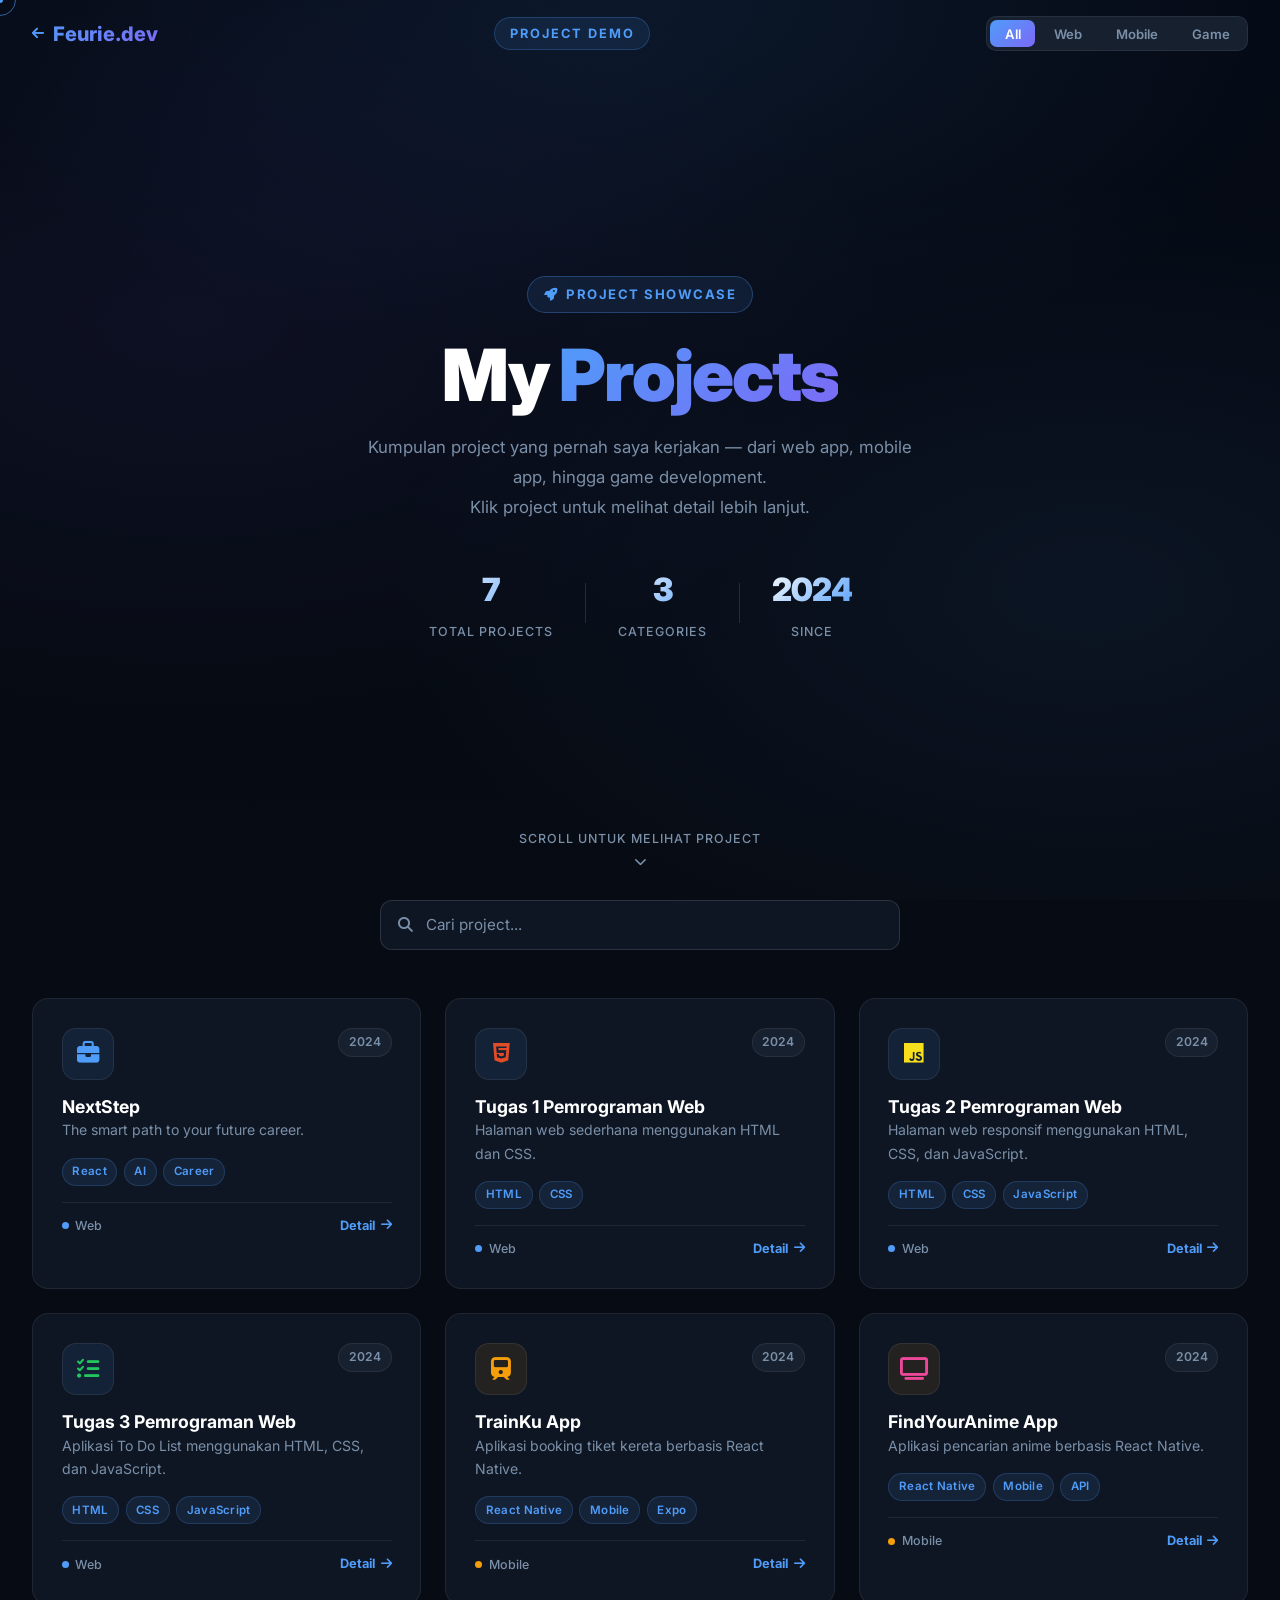
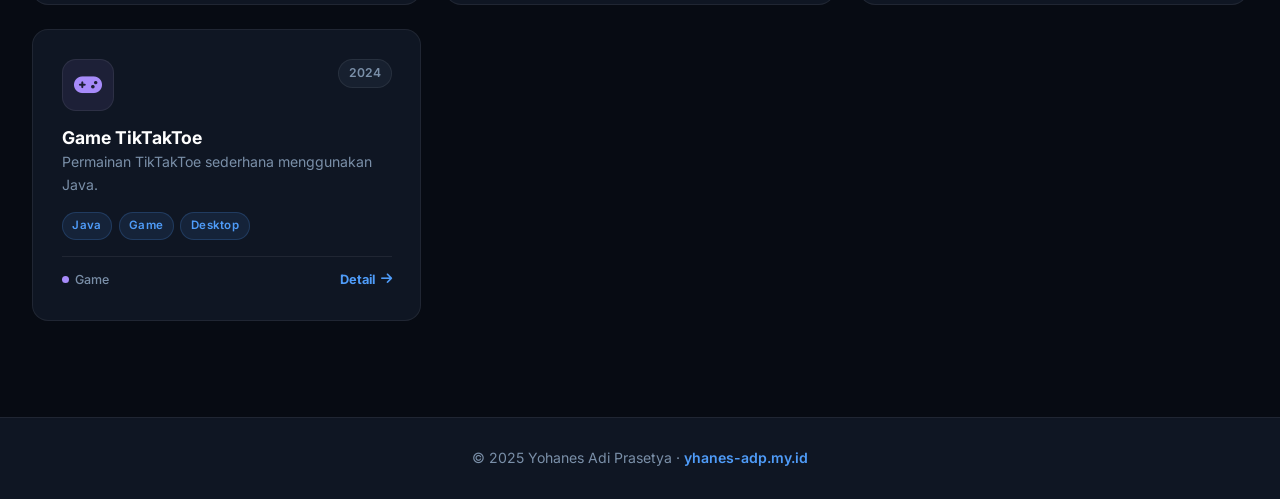
==== projectDemo/index.html @ de09f2da "new subfolder" ====
<!DOCTYPE html>
<html lang="id">
<head>
  <meta charset="UTF-8" />
  <meta name="viewport" content="width=device-width, initial-scale=1.0" />
  <title>Project Demo – Yohanes Adi Prasetya</title>
  <meta name="description" content="Kumpulan project demo karya Yohanes Adi Prasetya – Web Development, Mobile Apps, Game Development, dan lebih banyak lagi." />
  <link rel="preconnect" href="https://fonts.googleapis.com" />
  <link rel="preconnect" href="https://fonts.gstatic.com" crossorigin />
  <link href="https://fonts.googleapis.com/css2?family=Inter:wght@300;400;500;600;700;800;900&display=swap" rel="stylesheet" />
  <link rel="stylesheet" href="https://cdnjs.cloudflare.com/ajax/libs/font-awesome/6.5.0/css/all.min.css" />
  <link rel="stylesheet" href="style.css" />
</head>
<body>

  <!-- Custom cursor -->
  <div id="cursor-dot"></div>
  <div id="cursor-ring"></div>

  <!-- Scroll progress bar -->
  <div id="progress-bar"></div>

  <!-- ========== NAVBAR ========== -->
  <header id="navbar">
    <nav class="nav-inner">
      <a href="https://yhanes-adp.my.id" class="logo" id="nav-logo">
        <i class="fa-solid fa-arrow-left back-icon"></i> Feurie.dev
      </a>
      <span class="page-title-badge">Project Demo</span>
      <div class="nav-controls">
        <div class="filter-tabs" id="filter-tabs">
          <button class="filter-btn active" data-filter="all">All</button>
          <button class="filter-btn" data-filter="web">Web</button>
          <button class="filter-btn" data-filter="mobile">Mobile</button>
          <button class="filter-btn" data-filter="game">Game</button>
        </div>
      </div>
    </nav>
  </header>

  <!-- ========== HERO ========== -->
  <section class="demo-hero">
    <div class="hero-bg-glow"></div>
    <div class="hero-particles" id="particles-container"></div>
    <div class="demo-hero-content">
      <div class="hero-badge">
        <i class="fa-solid fa-rocket"></i> Project Showcase
      </div>
      <h1>My <span class="accent">Projects</span></h1>
      <p class="hero-sub">
        Kumpulan project yang pernah saya kerjakan — dari web app, mobile app, hingga game development.<br />
        Klik project untuk melihat detail lebih lanjut.
      </p>
      <div class="hero-stats">
        <div class="stat-item">
          <span class="stat-number" id="stat-total">0</span>
          <span class="stat-label">Total Projects</span>
        </div>
        <div class="stat-divider"></div>
        <div class="stat-item">
          <span class="stat-number">3</span>
          <span class="stat-label">Categories</span>
        </div>
        <div class="stat-divider"></div>
        <div class="stat-item">
          <span class="stat-number">2024</span>
          <span class="stat-label">Since</span>
        </div>
      </div>
    </div>
    <div class="scroll-hint">
      <span>Scroll untuk melihat project</span>
      <i class="fa-solid fa-chevron-down"></i>
    </div>
  </section>

  <!-- ========== PROJECTS GRID ========== -->
  <main id="main-content">
    <div class="container">
      <!-- Search bar -->
      <div class="search-bar-wrap">
        <i class="fa-solid fa-magnifying-glass"></i>
        <input type="text" id="search-input" placeholder="Cari project..." autocomplete="off" />
        <span id="search-count"></span>
      </div>

      <!-- Grid -->
      <div class="projects-grid" id="projects-grid"></div>

      <!-- Empty state -->
      <div class="empty-state" id="empty-state" style="display:none">
        <i class="fa-solid fa-folder-open"></i>
        <p>Tidak ada project yang cocok</p>
      </div>
    </div>
  </main>

  <!-- ========== MODAL DETAIL ========== -->
  <div class="modal-overlay" id="modal-overlay" role="dialog" aria-modal="true" aria-label="Project Detail">
    <div class="modal-card" id="modal-card">
      <button class="modal-close" id="modal-close" aria-label="Tutup"><i class="fa-solid fa-xmark"></i></button>
      <div class="modal-header">
        <div class="modal-icon" id="modal-icon"></div>
        <div>
          <div class="modal-tag" id="modal-tag"></div>
          <h2 class="modal-title" id="modal-title"></h2>
        </div>
      </div>
      <p class="modal-desc" id="modal-desc"></p>
      <div class="modal-tech" id="modal-tech"></div>
      <div class="modal-actions">
        <a href="#" class="btn btn-primary" id="modal-link" target="_blank" rel="noopener">
          <i class="fa-solid fa-arrow-up-right-from-square"></i> Lihat Demo
        </a>
        <a href="#" class="btn btn-outline" id="modal-github" target="_blank" rel="noopener" style="display:none">
          <i class="fa-brands fa-github"></i> Source Code
        </a>
      </div>
    </div>
  </div>

  <!-- ========== FOOTER ========== -->
  <footer id="footer">
    <p>© 2025 Yohanes Adi Prasetya · <a href="https://yhanes-adp.my.id">yhanes-adp.my.id</a></p>
  </footer>

  <!-- Scroll to top -->
  <button class="scroll-top" id="scroll-top" aria-label="Scroll to top">
    <i class="fa-solid fa-arrow-up"></i>
  </button>

  <script src="projects.js"></script>
  <script src="app.js"></script>
</body>
</html>
---- projectDemo/style.css ----
/* =============================================================
   RESET & BASE
============================================================= */
*, *::before, *::after {
  margin: 0;
  padding: 0;
  box-sizing: border-box;
}

:root {
  --bg:           #070b13;
  --bg-2:         #0c1220;
  --surface:      #0f1623;
  --surface-2:    #17202f;
  --surface-3:    #1d2a3d;
  --border:       rgba(255,255,255,0.07);
  --border-2:     rgba(255,255,255,0.12);
  --accent:       #4f9cf9;
  --accent-2:     #7c6af7;
  --accent-glow:  rgba(79,156,249,0.22);
  --green:        #22c55e;
  --text:         #e2e8f0;
  --text-muted:   #7a8fa8;
  --white:        #ffffff;
  --font:         'Inter', system-ui, sans-serif;
  --nav-h:        68px;
  --ease:         cubic-bezier(0.4, 0, 0.2, 1);
  --radius:       16px;
}

html { scroll-behavior: smooth; font-size: 16px; }

body {
  font-family: var(--font);
  background: var(--bg);
  color: var(--text);
  line-height: 1.7;
  overflow-x: hidden;
  min-height: 100vh;
}

::selection { background: var(--accent); color: #000; }

::-webkit-scrollbar { width: 5px; }
::-webkit-scrollbar-track { background: var(--bg); }
::-webkit-scrollbar-thumb { background: var(--accent); border-radius: 99px; }

/* =============================================================
   SCROLL PROGRESS
============================================================= */
#progress-bar {
  position: fixed;
  top: 0; left: 0; right: 0;
  height: 3px;
  background: linear-gradient(90deg, var(--accent), var(--accent-2));
  transform: scaleX(0);
  transform-origin: left;
  z-index: 9999;
  transition: transform 0.1s linear;
}

/* =============================================================
   CUSTOM CURSOR
============================================================= */
#cursor-dot, #cursor-ring {
  position: fixed;
  pointer-events: none;
  border-radius: 50%;
  z-index: 10000;
  transition: opacity 0.3s;
}
#cursor-dot {
  width: 6px; height: 6px;
  background: var(--accent);
  transform: translate(-50%, -50%);
  transition: transform 0.05s;
}
#cursor-ring {
  width: 32px; height: 32px;
  border: 1.5px solid rgba(79,156,249,0.6);
  transform: translate(-50%, -50%);
}
#cursor-ring.ring-hover {
  width: 48px; height: 48px;
  border-color: var(--accent);
  background: rgba(79,156,249,0.05);
  transition: width 0.2s var(--ease), height 0.2s var(--ease),
              border-color 0.2s, background 0.2s;
}
#cursor-dot.dot-click {
  transform: translate(-50%, -50%) scale(0.5);
}

/* =============================================================
   NAVBAR
============================================================= */
#navbar {
  position: fixed;
  top: 0; left: 0; right: 0;
  height: var(--nav-h);
  z-index: 1000;
  transition: background 0.4s var(--ease), backdrop-filter 0.4s var(--ease), box-shadow 0.4s;
  border-bottom: 1px solid transparent;
}

#navbar.scrolled {
  background: rgba(7, 11, 19, 0.88);
  backdrop-filter: blur(20px);
  -webkit-backdrop-filter: blur(20px);
  box-shadow: 0 1px 0 var(--border), 0 8px 32px rgba(0,0,0,0.4);
  border-color: var(--border);
}

.nav-inner {
  display: flex;
  align-items: center;
  justify-content: space-between;
  max-width: 1280px;
  margin: auto;
  height: 100%;
  padding: 0 2rem;
  gap: 1.5rem;
}

.logo {
  font-size: 1.25rem;
  font-weight: 800;
  text-decoration: none;
  display: flex;
  align-items: center;
  gap: 0.55rem;
  background: linear-gradient(135deg, var(--accent), var(--accent-2));
  -webkit-background-clip: text;
  -webkit-text-fill-color: transparent;
  background-clip: text;
  flex-shrink: 0;
  transition: opacity 0.2s;
}
.logo:hover { opacity: 0.8; }

.back-icon {
  font-size: 0.85rem;
  -webkit-text-fill-color: rgba(79,156,249,0.7);
}

.page-title-badge {
  font-size: 0.8rem;
  font-weight: 700;
  letter-spacing: 2px;
  text-transform: uppercase;
  color: var(--accent);
  background: rgba(79,156,249,0.1);
  border: 1px solid rgba(79,156,249,0.25);
  padding: 0.3rem 0.9rem;
  border-radius: 99px;
  white-space: nowrap;
}

.nav-controls { display: flex; align-items: center; gap: 1rem; }

/* Filter tabs in nav */
.filter-tabs {
  display: flex;
  gap: 0.3rem;
  background: var(--surface-2);
  border: 1px solid var(--border);
  border-radius: 10px;
  padding: 3px;
}

.filter-btn {
  padding: 0.35rem 0.9rem;
  border: none;
  border-radius: 7px;
  background: transparent;
  color: var(--text-muted);
  font-size: 0.82rem;
  font-weight: 600;
  font-family: var(--font);
  cursor: pointer;
  transition: background 0.2s, color 0.2s;
  white-space: nowrap;
}

.filter-btn:hover { color: var(--text); background: var(--surface-3); }

.filter-btn.active {
  background: linear-gradient(135deg, var(--accent), var(--accent-2));
  color: #fff;
}

/* =============================================================
   HERO
============================================================= */
.demo-hero {
  position: relative;
  min-height: 100dvh;
  display: flex;
  flex-direction: column;
  align-items: center;
  justify-content: center;
  padding: calc(var(--nav-h) + 3rem) 2rem 6rem;
  overflow: hidden;
  text-align: center;
  background: radial-gradient(ellipse 80% 60% at 50% 0%, rgba(79,156,249,0.1) 0%, transparent 70%),
              linear-gradient(180deg, #040913 0%, var(--bg) 100%);
}

.hero-bg-glow {
  position: absolute; inset: 0;
  pointer-events: none;
  background:
    radial-gradient(ellipse 55% 45% at 15% 35%, rgba(124,106,247,0.07), transparent),
    radial-gradient(ellipse 55% 45% at 85% 65%, rgba(79,156,249,0.07), transparent);
  animation: bgPulse 9s ease-in-out infinite alternate;
}

@keyframes bgPulse { from { opacity: 0.5; } to { opacity: 1; } }

/* Floating particles */
.hero-particles { position: absolute; inset: 0; overflow: hidden; pointer-events: none; }

.particle {
  position: absolute;
  border-radius: 50%;
  opacity: 0;
  animation: particleFloat var(--dur) var(--delay) ease-in-out infinite;
}

@keyframes particleFloat {
  0%   { transform: translateY(100vh) scale(0); opacity: 0; }
  10%  { opacity: var(--op); }
  90%  { opacity: var(--op); }
  100% { transform: translateY(-10vh) scale(1); opacity: 0; }
}

.demo-hero-content {
  position: relative;
  z-index: 1;
  max-width: 740px;
  opacity: 0;
  animation: fadeUp 0.9s 0.2s var(--ease) forwards;
}

.hero-badge {
  display: inline-flex;
  align-items: center;
  gap: 0.5rem;
  background: rgba(79,156,249,0.1);
  border: 1px solid rgba(79,156,249,0.3);
  color: var(--accent);
  font-size: 0.82rem;
  font-weight: 700;
  letter-spacing: 1.5px;
  text-transform: uppercase;
  padding: 0.4rem 1rem;
  border-radius: 99px;
  margin-bottom: 1.5rem;
}

.demo-hero-content h1 {
  font-size: clamp(2.8rem, 6vw, 4.5rem);
  font-weight: 900;
  letter-spacing: -2px;
  color: var(--white);
  line-height: 1.05;
  margin-bottom: 1.2rem;
}

.accent {
  background: linear-gradient(135deg, var(--accent) 0%, var(--accent-2) 100%);
  -webkit-background-clip: text;
  -webkit-text-fill-color: transparent;
  background-clip: text;
}

.hero-sub {
  font-size: 1.05rem;
  color: var(--text-muted);
  line-height: 1.8;
  margin-bottom: 2.5rem;
  max-width: 580px;
  margin-left: auto;
  margin-right: auto;
}

/* Stats row */
.hero-stats {
  display: flex;
  align-items: center;
  justify-content: center;
  gap: 2rem;
  flex-wrap: wrap;
}

.stat-item { text-align: center; }

.stat-number {
  display: block;
  font-size: 2rem;
  font-weight: 900;
  color: var(--white);
  letter-spacing: -1px;
  background: linear-gradient(135deg, var(--white) 0%, var(--accent) 100%);
  -webkit-background-clip: text;
  -webkit-text-fill-color: transparent;
  background-clip: text;
}

.stat-label {
  font-size: 0.78rem;
  color: var(--text-muted);
  font-weight: 500;
  text-transform: uppercase;
  letter-spacing: 1px;
}

.stat-divider {
  width: 1px;
  height: 40px;
  background: var(--border-2);
}

/* Scroll hint */
.scroll-hint {
  position: absolute;
  bottom: 2rem;
  left: 50%;
  transform: translateX(-50%);
  display: flex;
  flex-direction: column;
  align-items: center;
  gap: 0.4rem;
  color: var(--text-muted);
  font-size: 0.78rem;
  font-weight: 500;
  letter-spacing: 1px;
  text-transform: uppercase;
  animation: scrollBounce 2.2s ease-in-out infinite;
  opacity: 0;
  animation: fadeIn 0.8s 1.2s forwards, scrollBounce 2.2s 2s ease-in-out infinite;
}

@keyframes scrollBounce {
  0%, 100% { transform: translateX(-50%) translateY(0); }
  50%       { transform: translateX(-50%) translateY(6px); }
}

@keyframes fadeIn { to { opacity: 1; } }

/* =============================================================
   MAIN CONTENT CONTAINER
============================================================= */
#main-content {
  position: relative;
  z-index: 1;
  padding-bottom: 6rem;
}

.container {
  max-width: 1280px;
  margin: 0 auto;
  padding: 0 2rem;
}

/* =============================================================
   SEARCH BAR
============================================================= */
.search-bar-wrap {
  position: relative;
  max-width: 520px;
  margin: 0 auto 3rem;
  display: flex;
  align-items: center;
}

.search-bar-wrap > i {
  position: absolute;
  left: 1.1rem;
  color: var(--text-muted);
  font-size: 0.95rem;
  pointer-events: none;
  z-index: 1;
}

#search-input {
  width: 100%;
  padding: 0.9rem 1rem 0.9rem 2.8rem;
  background: var(--surface);
  border: 1px solid var(--border-2);
  border-radius: 12px;
  color: var(--text);
  font-size: 0.95rem;
  font-family: var(--font);
  outline: none;
  transition: border-color 0.25s, box-shadow 0.25s;
}

#search-input::placeholder { color: var(--text-muted); }

#search-input:focus {
  border-color: var(--accent);
  box-shadow: 0 0 0 3px rgba(79,156,249,0.15);
}

#search-count {
  position: absolute;
  right: 1rem;
  font-size: 0.8rem;
  color: var(--text-muted);
  font-weight: 500;
  white-space: nowrap;
}

/* =============================================================
   PROJECTS GRID
============================================================= */
.projects-grid {
  display: grid;
  grid-template-columns: repeat(auto-fill, minmax(300px, 1fr));
  gap: 1.5rem;
}

/* Project Card */
.project-card {
  background: var(--surface);
  border: 1px solid var(--border);
  border-radius: var(--radius);
  padding: 1.8rem;
  cursor: pointer;
  position: relative;
  overflow: hidden;
  display: flex;
  flex-direction: column;
  gap: 1rem;
  transition: transform 0.3s var(--ease), box-shadow 0.3s var(--ease),
              border-color 0.3s, opacity 0.3s;
  /* Reveal animation */
  opacity: 0;
  transform: translateY(24px);
}

.project-card.revealed {
  opacity: 1;
  transform: translateY(0);
}

.project-card.hidden {
  display: none;
}

.project-card::before {
  content: '';
  position: absolute;
  inset: 0;
  background: linear-gradient(135deg, rgba(79,156,249,0.04) 0%, transparent 60%);
  opacity: 0;
  transition: opacity 0.3s;
  pointer-events: none;
}

.project-card:hover {
  border-color: rgba(79,156,249,0.3);
  box-shadow: 0 20px 60px rgba(0,0,0,0.4);
}

.project-card:hover::before { opacity: 1; }

/* Card top row */
.card-header {
  display: flex;
  align-items: flex-start;
  justify-content: space-between;
  gap: 1rem;
}

.card-icon-wrap {
  width: 52px; height: 52px;
  border-radius: 14px;
  display: flex;
  align-items: center;
  justify-content: center;
  font-size: 1.4rem;
  flex-shrink: 0;
  border: 1px solid var(--border);
  transition: transform 0.3s var(--ease);
}

.project-card:hover .card-icon-wrap {
  transform: scale(1.1) rotate(4deg);
}

.card-year {
  font-size: 0.76rem;
  color: var(--text-muted);
  font-weight: 600;
  background: var(--surface-2);
  padding: 0.2rem 0.6rem;
  border-radius: 99px;
  border: 1px solid var(--border);
}

/* Card body */
.card-title {
  font-size: 1.1rem;
  font-weight: 700;
  color: var(--white);
  line-height: 1.3;
}

.card-desc {
  font-size: 0.88rem;
  color: var(--text-muted);
  line-height: 1.65;
  flex: 1;
}

/* Tags */
.card-tags {
  display: flex;
  flex-wrap: wrap;
  gap: 0.4rem;
}

.tag {
  font-size: 0.72rem;
  font-weight: 600;
  padding: 0.2rem 0.6rem;
  border-radius: 99px;
  background: rgba(79,156,249,0.1);
  color: var(--accent);
  border: 1px solid rgba(79,156,249,0.2);
  letter-spacing: 0.3px;
}

/* Card footer */
.card-footer {
  display: flex;
  align-items: center;
  justify-content: space-between;
  padding-top: 0.75rem;
  border-top: 1px solid var(--border);
}

.card-category {
  display: flex;
  align-items: center;
  gap: 0.4rem;
  font-size: 0.78rem;
  color: var(--text-muted);
  font-weight: 500;
  text-transform: capitalize;
}

.card-category-dot {
  width: 7px; height: 7px;
  border-radius: 50%;
}

.card-cta {
  display: flex;
  align-items: center;
  gap: 0.35rem;
  font-size: 0.8rem;
  font-weight: 700;
  color: var(--accent);
  transition: gap 0.2s;
}

.project-card:hover .card-cta { gap: 0.6rem; }

/* =============================================================
   EMPTY STATE
============================================================= */
.empty-state {
  text-align: center;
  padding: 5rem 2rem;
  color: var(--text-muted);
}

.empty-state i {
  font-size: 3rem;
  margin-bottom: 1rem;
  display: block;
  opacity: 0.3;
}

.empty-state p { font-size: 1rem; }

/* =============================================================
   MODAL
============================================================= */
.modal-overlay {
  position: fixed;
  inset: 0;
  background: rgba(0,0,0,0.75);
  backdrop-filter: blur(12px);
  -webkit-backdrop-filter: blur(12px);
  z-index: 2000;
  display: flex;
  align-items: center;
  justify-content: center;
  padding: 1.5rem;
  opacity: 0;
  visibility: hidden;
  transition: opacity 0.35s var(--ease), visibility 0.35s;
}

.modal-overlay.open {
  opacity: 1;
  visibility: visible;
}

.modal-card {
  background: var(--surface);
  border: 1px solid var(--border-2);
  border-radius: 24px;
  padding: 2.5rem;
  max-width: 560px;
  width: 100%;
  position: relative;
  transform: scale(0.88) translateY(24px);
  transition: transform 0.38s var(--ease);
  max-height: 90dvh;
  overflow-y: auto;
  box-shadow: 0 40px 100px rgba(0,0,0,0.7), 0 0 0 1px var(--border);
}

.modal-overlay.open .modal-card {
  transform: scale(1) translateY(0);
}

.modal-close {
  position: absolute;
  top: 1.2rem; right: 1.2rem;
  width: 36px; height: 36px;
  border-radius: 50%;
  border: 1px solid var(--border-2);
  background: var(--surface-2);
  color: var(--text-muted);
  font-size: 1rem;
  cursor: pointer;
  display: flex;
  align-items: center;
  justify-content: center;
  transition: background 0.2s, color 0.2s, transform 0.2s;
}

.modal-close:hover {
  background: rgba(255,255,255,0.08);
  color: var(--white);
  transform: rotate(90deg);
}

.modal-header {
  display: flex;
  align-items: center;
  gap: 1.2rem;
  margin-bottom: 1.5rem;
}

.modal-icon {
  width: 60px; height: 60px;
  border-radius: 16px;
  display: flex;
  align-items: center;
  justify-content: center;
  font-size: 1.6rem;
  flex-shrink: 0;
  border: 1px solid var(--border);
}

.modal-tag {
  font-size: 0.72rem;
  font-weight: 700;
  letter-spacing: 2px;
  text-transform: uppercase;
  color: var(--accent);
  margin-bottom: 0.3rem;
}

.modal-title {
  font-size: 1.5rem;
  font-weight: 800;
  color: var(--white);
  letter-spacing: -0.5px;
}

.modal-desc {
  color: var(--text-muted);
  font-size: 0.95rem;
  line-height: 1.8;
  margin-bottom: 1.5rem;
  white-space: pre-line;
}

.modal-tech {
  display: flex;
  flex-wrap: wrap;
  gap: 0.5rem;
  margin-bottom: 2rem;
}

.modal-tech-badge {
  font-size: 0.78rem;
  font-weight: 600;
  padding: 0.3rem 0.8rem;
  border-radius: 8px;
  background: var(--surface-2);
  color: var(--text);
  border: 1px solid var(--border-2);
}

.modal-actions {
  display: flex;
  gap: 1rem;
  flex-wrap: wrap;
}

/* =============================================================
   BUTTONS
============================================================= */
.btn {
  display: inline-flex;
  align-items: center;
  gap: 0.5rem;
  padding: 0.75rem 1.6rem;
  border-radius: 10px;
  font-size: 0.9rem;
  font-weight: 700;
  font-family: var(--font);
  text-decoration: none;
  cursor: pointer;
  transition: transform 0.2s var(--ease), box-shadow 0.2s var(--ease);
  border: none;
}

.btn-primary {
  background: linear-gradient(135deg, var(--accent), var(--accent-2));
  color: #fff;
  box-shadow: 0 4px 20px rgba(79,156,249,0.35);
}

.btn-primary:hover {
  transform: translateY(-2px);
  box-shadow: 0 8px 28px rgba(79,156,249,0.5);
}

.btn-outline {
  background: transparent;
  color: var(--accent);
  border: 1.5px solid rgba(79,156,249,0.45);
}

.btn-outline:hover {
  background: rgba(79,156,249,0.08);
  transform: translateY(-2px);
  border-color: var(--accent);
}

/* =============================================================
   FOOTER
============================================================= */
#footer {
  background: var(--surface);
  border-top: 1px solid var(--border);
  padding: 1.8rem 2rem;
  text-align: center;
  color: var(--text-muted);
  font-size: 0.88rem;
}

#footer a {
  color: var(--accent);
  text-decoration: none;
  font-weight: 600;
}

#footer a:hover { text-decoration: underline; }

/* =============================================================
   SCROLL TO TOP
============================================================= */
.scroll-top {
  position: fixed;
  bottom: 2rem; right: 2rem;
  width: 44px; height: 44px;
  border-radius: 50%;
  background: linear-gradient(135deg, var(--accent), var(--accent-2));
  border: none;
  color: #fff;
  font-size: 1rem;
  cursor: pointer;
  display: flex;
  align-items: center;
  justify-content: center;
  box-shadow: 0 4px 20px rgba(79,156,249,0.4);
  opacity: 0;
  transform: translateY(12px);
  transition: opacity 0.3s, transform 0.3s;
  z-index: 1500;
}

.scroll-top.visible { opacity: 1; transform: translateY(0); }
.scroll-top:hover { transform: translateY(-3px); }

/* =============================================================
   ANIMATIONS
============================================================= */
@keyframes fadeUp {
  from { opacity: 0; transform: translateY(28px); }
  to   { opacity: 1; transform: translateY(0); }
}

/* =============================================================
   RESPONSIVE
============================================================= */
@media (max-width: 768px) {
  .nav-inner { padding: 0 1.2rem; }
  .page-title-badge { display: none; }
  .filter-tabs { gap: 0.2rem; }
  .filter-btn { padding: 0.3rem 0.65rem; font-size: 0.78rem; }
  .demo-hero { padding: calc(var(--nav-h) + 2rem) 1.2rem 5rem; }
  .container { padding: 0 1.2rem; }
  .projects-grid { grid-template-columns: 1fr; }
  .modal-card { padding: 1.8rem 1.4rem; border-radius: 20px; }
  .modal-title { font-size: 1.25rem; }
  .hero-stats { gap: 1.2rem; }
  .stat-divider { height: 30px; }
}

@media (max-width: 480px) {
  .filter-tabs { display: none; }
  .modal-header { flex-direction: column; align-items: flex-start; }
}
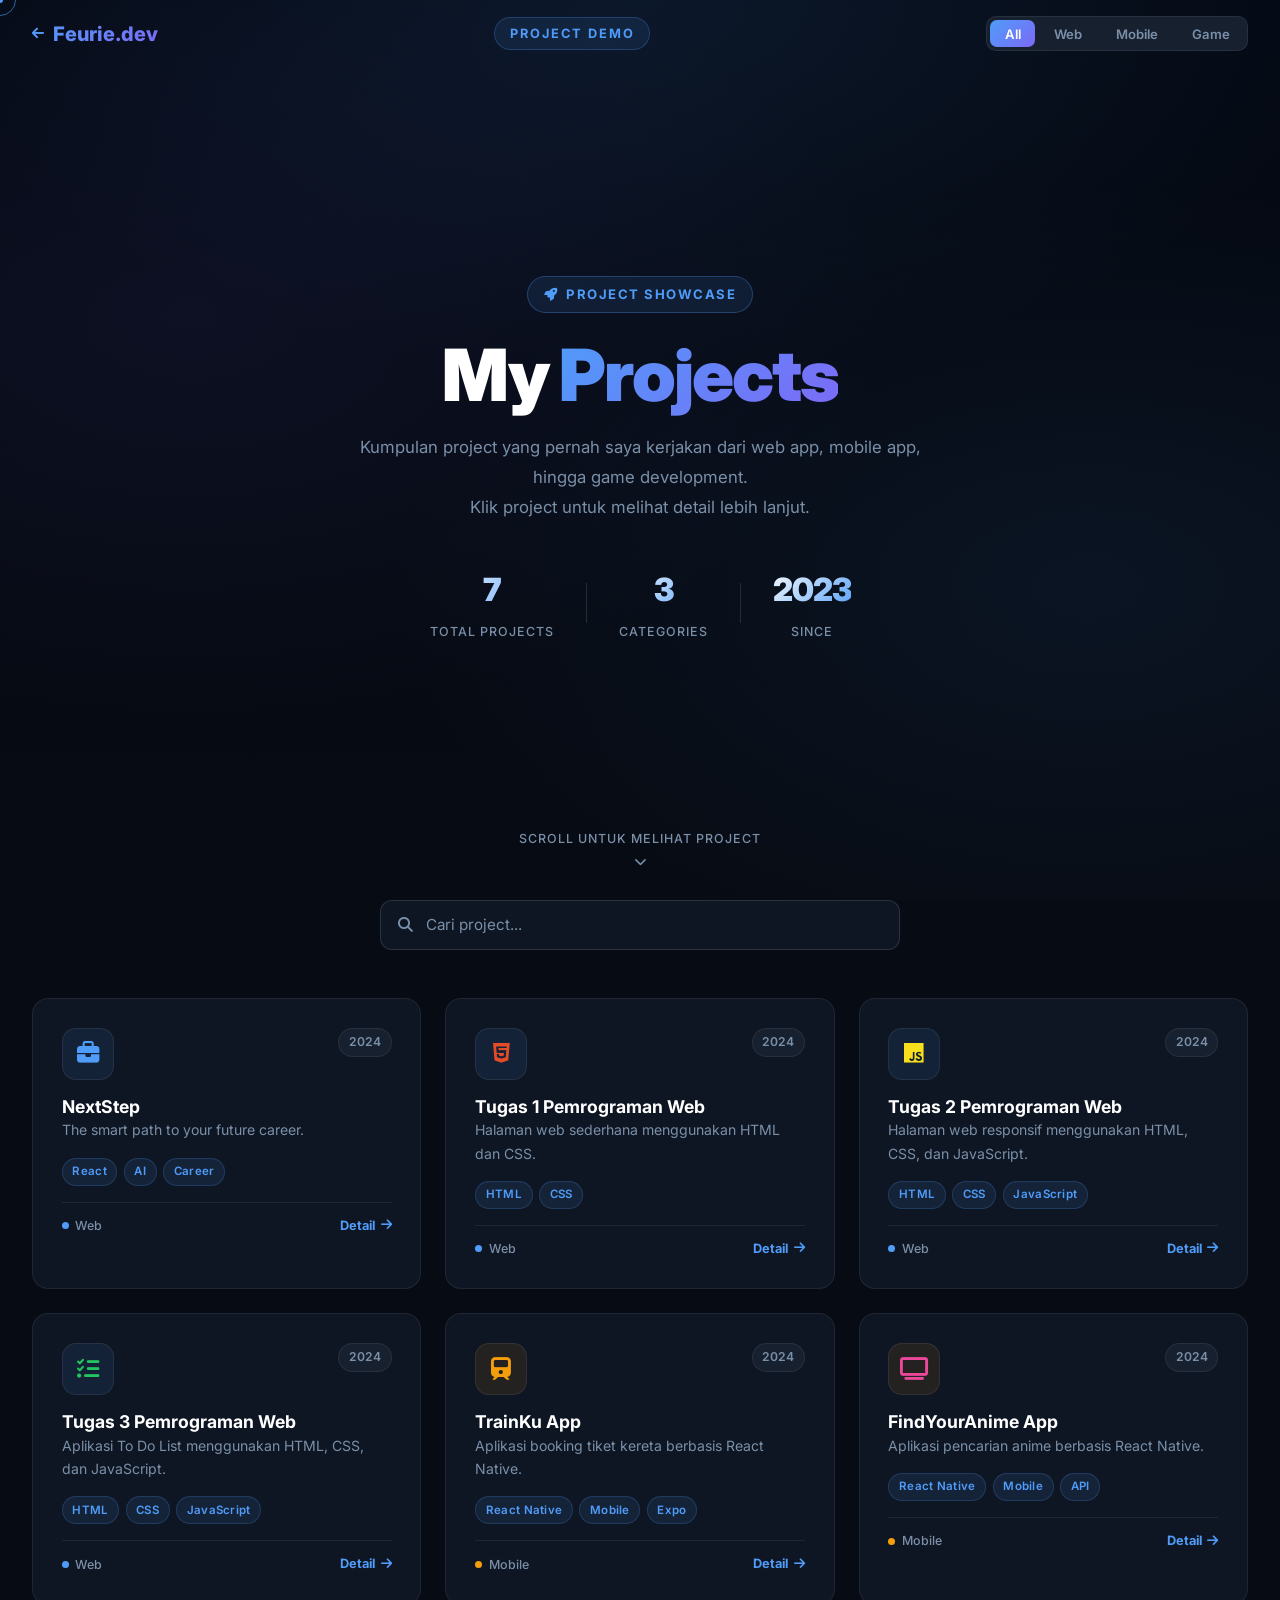
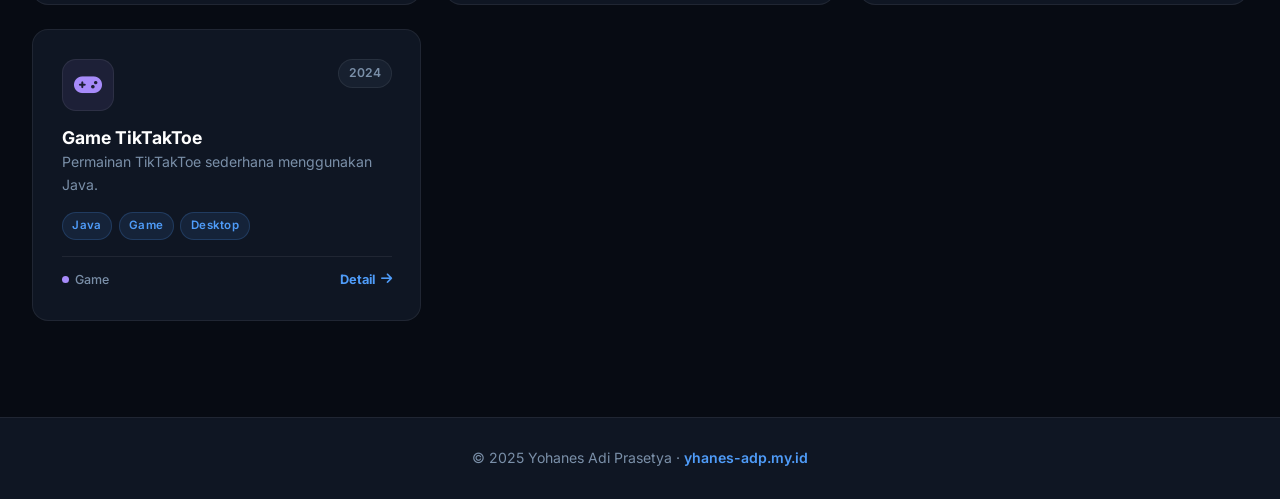
==== commit 30bf2995: "feat: add new project showcase page and clean up meta descriptions on landing page" ====
--- a/projectDemo/index.html
+++ b/projectDemo/index.html
@@ -48,7 +48,7 @@
       </div>
       <h1>My <span class="accent">Projects</span></h1>
       <p class="hero-sub">
-        Kumpulan project yang pernah saya kerjakan — dari web app, mobile app, hingga game development.<br />
+        Kumpulan project yang pernah saya kerjakan dari web app, mobile app, hingga game development.<br />
         Klik project untuk melihat detail lebih lanjut.
       </p>
       <div class="hero-stats">
@@ -63,7 +63,7 @@
         </div>
         <div class="stat-divider"></div>
         <div class="stat-item">
-          <span class="stat-number">2024</span>
+          <span class="stat-number">2023</span>
           <span class="stat-label">Since</span>
         </div>
       </div>
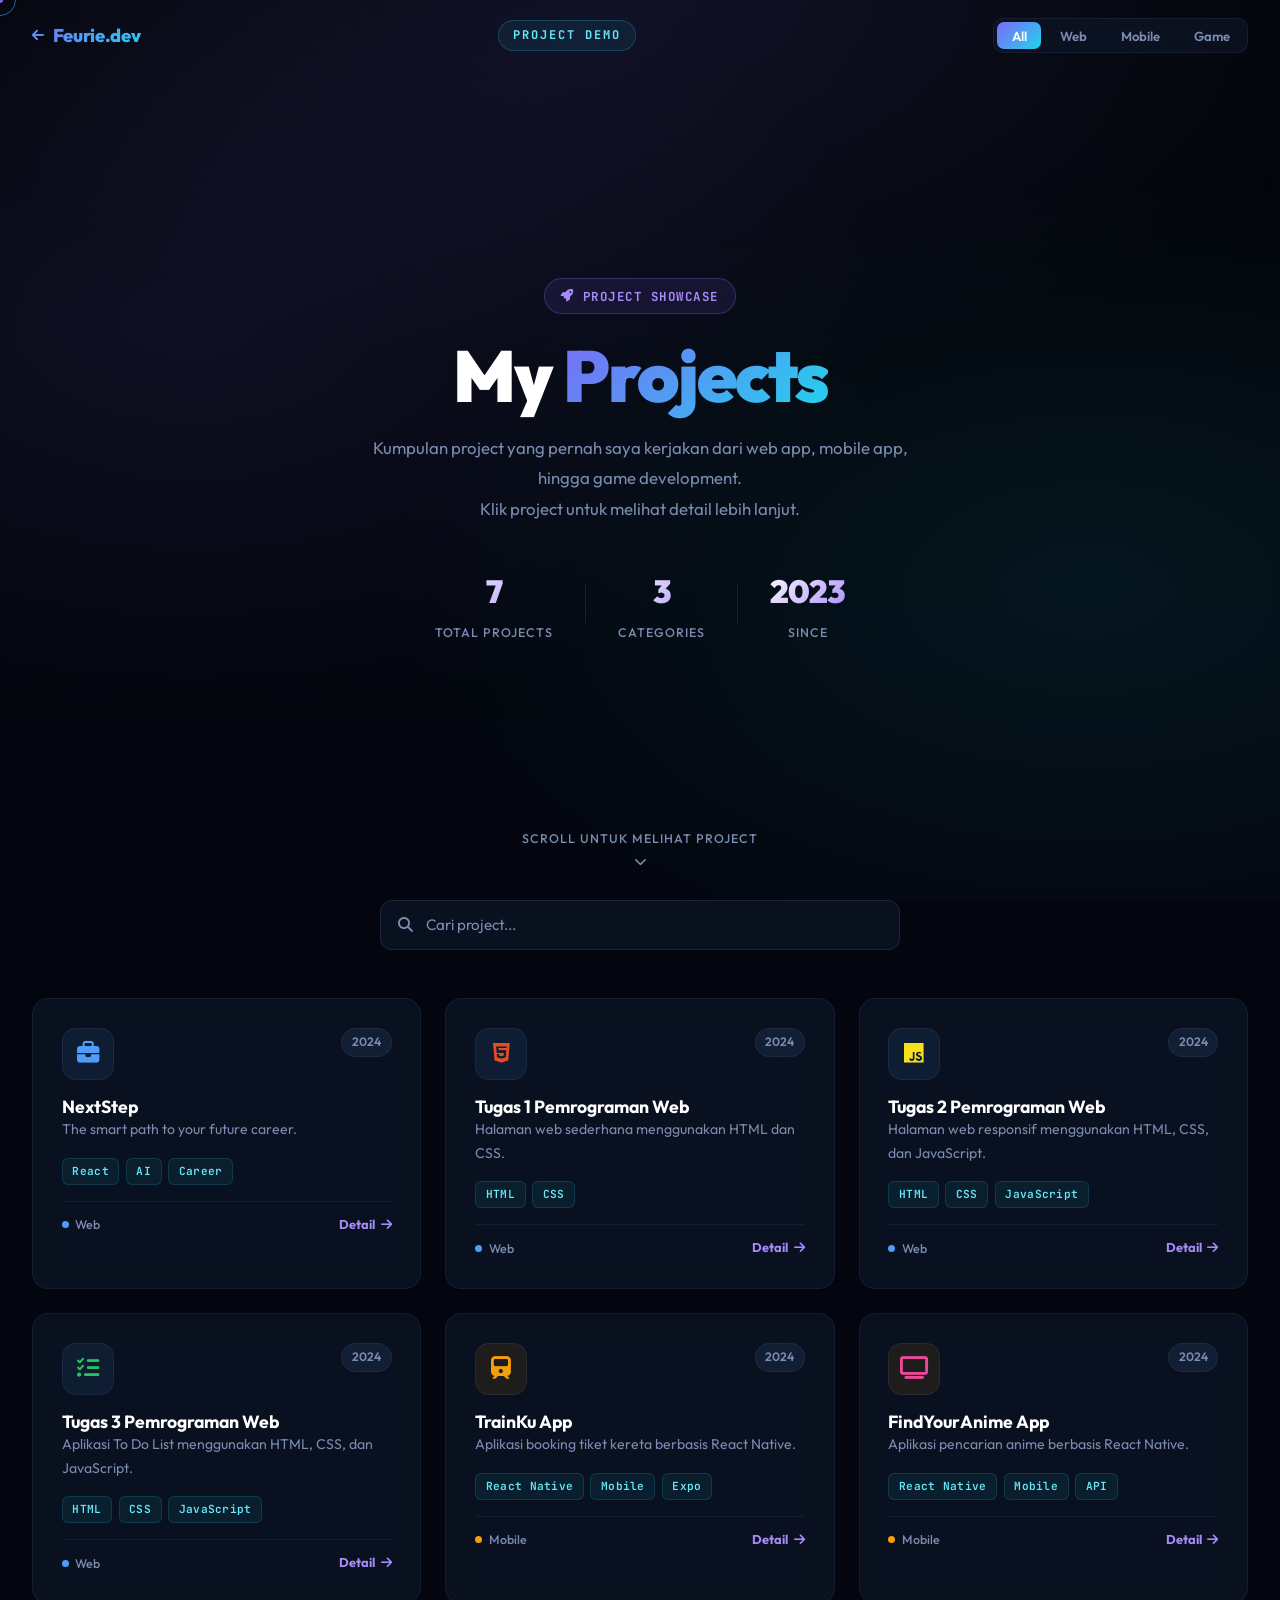
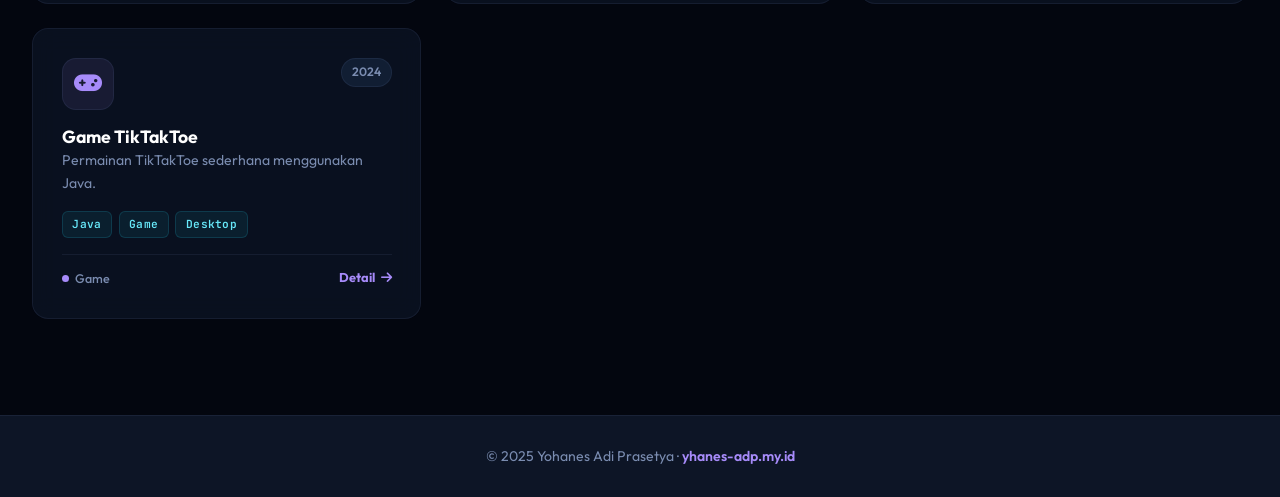
==== commit 48743207: "feat: implement project demonstration page with filtering and search functionality" ====
--- a/projectDemo/index.html
+++ b/projectDemo/index.html
@@ -7,7 +7,7 @@
   <meta name="description" content="Kumpulan project demo karya Yohanes Adi Prasetya – Web Development, Mobile Apps, Game Development, dan lebih banyak lagi." />
   <link rel="preconnect" href="https://fonts.googleapis.com" />
   <link rel="preconnect" href="https://fonts.gstatic.com" crossorigin />
-  <link href="https://fonts.googleapis.com/css2?family=Inter:wght@300;400;500;600;700;800;900&display=swap" rel="stylesheet" />
+  <link href="https://fonts.googleapis.com/css2?family=Outfit:wght@300;400;500;600;700;800;900&family=JetBrains+Mono:wght@400;500;700&display=swap" rel="stylesheet" />
   <link rel="stylesheet" href="https://cdnjs.cloudflare.com/ajax/libs/font-awesome/6.5.0/css/all.min.css" />
   <link rel="stylesheet" href="style.css" />
 </head>
--- a/projectDemo/style.css
+++ b/projectDemo/style.css
@@ -8,23 +8,35 @@
 }
 
 :root {
-  --bg:           #070b13;
-  --bg-2:         #0c1220;
-  --surface:      #0f1623;
-  --surface-2:    #17202f;
-  --surface-3:    #1d2a3d;
-  --border:       rgba(255,255,255,0.07);
-  --border-2:     rgba(255,255,255,0.12);
-  --accent:       #4f9cf9;
-  --accent-2:     #7c6af7;
-  --accent-glow:  rgba(79,156,249,0.22);
-  --green:        #22c55e;
-  --text:         #e2e8f0;
-  --text-muted:   #7a8fa8;
+  --bg:           #03060f;
+  --bg-2:         #060c1a;
+  --surface:      #0d1526;
+  --surface-2:    #111e33;
+  --surface-3:    #1a2845;
+  --border:       rgba(124, 143, 200, 0.10);
+  --border-2:     rgba(124, 143, 200, 0.16);
+
+  /* Aurora palette — sama persis dengan domain utama */
+  --violet:       #7c6af7;
+  --violet-2:     #a78bfa;
+  --cyan:         #22d3ee;
+  --cyan-2:       #67e8f9;
+  --accent:       #7c6af7;
+  --accent-2:     #22d3ee;
+  --accent-glow:  rgba(124, 106, 247, 0.28);
+  --glass:        rgba(13, 21, 38, 0.72);
+  --glow-v:       rgba(124, 106, 247, 0.35);
+  --glow-c:       rgba(34, 211, 238, 0.25);
+  --green:        #34d399;
+  --text:         #e2eaf8;
+  --text-muted:   #7a8cb0;
+  --text-dim:     #4a5a7a;
   --white:        #ffffff;
-  --font:         'Inter', system-ui, sans-serif;
-  --nav-h:        68px;
+  --font:         'Outfit', system-ui, sans-serif;
+  --mono:         'JetBrains Mono', monospace;
+  --nav-h:        72px;
   --ease:         cubic-bezier(0.4, 0, 0.2, 1);
+  --ease-spring:  cubic-bezier(0.34, 1.56, 0.64, 1);
   --radius:       16px;
 }
 
@@ -39,11 +51,11 @@
   min-height: 100vh;
 }
 
-::selection { background: var(--accent); color: #000; }
-
-::-webkit-scrollbar { width: 5px; }
+::selection { background: var(--violet); color: #fff; }
+
+::-webkit-scrollbar       { width: 5px; }
 ::-webkit-scrollbar-track { background: var(--bg); }
-::-webkit-scrollbar-thumb { background: var(--accent); border-radius: 99px; }
+::-webkit-scrollbar-thumb { background: linear-gradient(var(--violet), var(--cyan)); border-radius: 99px; }
 
 /* =============================================================
    SCROLL PROGRESS
@@ -104,10 +116,10 @@
 }
 
 #navbar.scrolled {
-  background: rgba(7, 11, 19, 0.88);
+  background: rgba(3, 6, 15, 0.88);
   backdrop-filter: blur(20px);
   -webkit-backdrop-filter: blur(20px);
-  box-shadow: 0 1px 0 var(--border), 0 8px 32px rgba(0,0,0,0.4);
+  box-shadow: 0 1px 0 var(--border), 0 8px 32px rgba(0,0,0,0.5);
   border-color: var(--border);
 }
 
@@ -123,18 +135,20 @@
 }
 
 .logo {
-  font-size: 1.25rem;
+  font-size: 1.15rem;
   font-weight: 800;
   text-decoration: none;
   display: flex;
   align-items: center;
   gap: 0.55rem;
-  background: linear-gradient(135deg, var(--accent), var(--accent-2));
+  font-family: var(--font);
+  background: linear-gradient(135deg, var(--violet), var(--cyan));
   -webkit-background-clip: text;
   -webkit-text-fill-color: transparent;
   background-clip: text;
   flex-shrink: 0;
   transition: opacity 0.2s;
+  letter-spacing: -0.3px;
 }
 .logo:hover { opacity: 0.8; }
 
@@ -144,16 +158,17 @@
 }
 
 .page-title-badge {
-  font-size: 0.8rem;
+  font-size: 0.75rem;
   font-weight: 700;
   letter-spacing: 2px;
   text-transform: uppercase;
-  color: var(--accent);
-  background: rgba(79,156,249,0.1);
-  border: 1px solid rgba(79,156,249,0.25);
+  color: var(--cyan-2);
+  background: rgba(34,211,238,0.08);
+  border: 1px solid rgba(34,211,238,0.22);
   padding: 0.3rem 0.9rem;
   border-radius: 99px;
   white-space: nowrap;
+  font-family: var(--mono);
 }
 
 .nav-controls { display: flex; align-items: center; gap: 1rem; }
@@ -162,10 +177,11 @@
 .filter-tabs {
   display: flex;
   gap: 0.3rem;
-  background: var(--surface-2);
+  background: var(--glass);
   border: 1px solid var(--border);
   border-radius: 10px;
   padding: 3px;
+  backdrop-filter: blur(8px);
 }
 
 .filter-btn {
@@ -182,10 +198,10 @@
   white-space: nowrap;
 }
 
-.filter-btn:hover { color: var(--text); background: var(--surface-3); }
+.filter-btn:hover { color: var(--text); background: rgba(124,106,247,0.08); }
 
 .filter-btn.active {
-  background: linear-gradient(135deg, var(--accent), var(--accent-2));
+  background: linear-gradient(135deg, var(--violet), var(--cyan));
   color: #fff;
 }
 
@@ -202,16 +218,16 @@
   padding: calc(var(--nav-h) + 3rem) 2rem 6rem;
   overflow: hidden;
   text-align: center;
-  background: radial-gradient(ellipse 80% 60% at 50% 0%, rgba(79,156,249,0.1) 0%, transparent 70%),
-              linear-gradient(180deg, #040913 0%, var(--bg) 100%);
+  background: radial-gradient(ellipse 80% 60% at 50% 0%, rgba(124,106,247,0.12) 0%, transparent 70%),
+              linear-gradient(180deg, #020509 0%, var(--bg) 100%);
 }
 
 .hero-bg-glow {
   position: absolute; inset: 0;
   pointer-events: none;
   background:
-    radial-gradient(ellipse 55% 45% at 15% 35%, rgba(124,106,247,0.07), transparent),
-    radial-gradient(ellipse 55% 45% at 85% 65%, rgba(79,156,249,0.07), transparent);
+    radial-gradient(ellipse 55% 45% at 15% 35%, rgba(124,106,247,0.10), transparent),
+    radial-gradient(ellipse 55% 45% at 85% 65%, rgba(34,211,238,0.08), transparent);
   animation: bgPulse 9s ease-in-out infinite alternate;
 }
 
@@ -246,16 +262,17 @@
   display: inline-flex;
   align-items: center;
   gap: 0.5rem;
-  background: rgba(79,156,249,0.1);
-  border: 1px solid rgba(79,156,249,0.3);
-  color: var(--accent);
-  font-size: 0.82rem;
+  background: rgba(124,106,247,0.1);
+  border: 1px solid rgba(124,106,247,0.3);
+  color: var(--violet-2);
+  font-size: 0.78rem;
   font-weight: 700;
   letter-spacing: 1.5px;
   text-transform: uppercase;
   padding: 0.4rem 1rem;
   border-radius: 99px;
   margin-bottom: 1.5rem;
+  font-family: var(--mono);
 }
 
 .demo-hero-content h1 {
@@ -268,7 +285,7 @@
 }
 
 .accent {
-  background: linear-gradient(135deg, var(--accent) 0%, var(--accent-2) 100%);
+  background: linear-gradient(135deg, var(--violet) 0%, var(--cyan) 100%);
   -webkit-background-clip: text;
   -webkit-text-fill-color: transparent;
   background-clip: text;
@@ -301,10 +318,11 @@
   font-weight: 900;
   color: var(--white);
   letter-spacing: -1px;
-  background: linear-gradient(135deg, var(--white) 0%, var(--accent) 100%);
+  background: linear-gradient(135deg, var(--white) 0%, var(--violet-2) 100%);
   -webkit-background-clip: text;
   -webkit-text-fill-color: transparent;
   background-clip: text;
+  font-family: var(--font);
 }
 
 .stat-label {
@@ -386,8 +404,9 @@
 #search-input {
   width: 100%;
   padding: 0.9rem 1rem 0.9rem 2.8rem;
-  background: var(--surface);
+  background: var(--glass);
   border: 1px solid var(--border-2);
+  backdrop-filter: blur(8px);
   border-radius: 12px;
   color: var(--text);
   font-size: 0.95rem;
@@ -399,8 +418,8 @@
 #search-input::placeholder { color: var(--text-muted); }
 
 #search-input:focus {
-  border-color: var(--accent);
-  box-shadow: 0 0 0 3px rgba(79,156,249,0.15);
+  border-color: var(--violet);
+  box-shadow: 0 0 0 3px rgba(124,106,247,0.15);
 }
 
 #search-count {
@@ -423,8 +442,10 @@
 
 /* Project Card */
 .project-card {
-  background: var(--surface);
+  background: var(--glass);
   border: 1px solid var(--border);
+  backdrop-filter: blur(12px);
+  -webkit-backdrop-filter: blur(12px);
   border-radius: var(--radius);
   padding: 1.8rem;
   cursor: pointer;
@@ -452,16 +473,18 @@
 .project-card::before {
   content: '';
   position: absolute;
-  inset: 0;
-  background: linear-gradient(135deg, rgba(79,156,249,0.04) 0%, transparent 60%);
+  top: 0; left: 0; right: 0;
+  height: 2px;
+  background: linear-gradient(90deg, var(--violet), var(--cyan));
   opacity: 0;
   transition: opacity 0.3s;
   pointer-events: none;
 }
 
 .project-card:hover {
-  border-color: rgba(79,156,249,0.3);
-  box-shadow: 0 20px 60px rgba(0,0,0,0.4);
+  border-color: rgba(124,106,247,0.38);
+  transform: translateY(-5px);
+  box-shadow: 0 20px 60px rgba(0,0,0,0.45), 0 0 40px rgba(124,106,247,0.10);
 }
 
 .project-card:hover::before { opacity: 1; }
@@ -523,14 +546,15 @@
 }
 
 .tag {
-  font-size: 0.72rem;
+  font-size: 0.7rem;
   font-weight: 600;
   padding: 0.2rem 0.6rem;
-  border-radius: 99px;
-  background: rgba(79,156,249,0.1);
-  color: var(--accent);
-  border: 1px solid rgba(79,156,249,0.2);
+  border-radius: 6px;
+  background: rgba(34,211,238,0.08);
+  color: var(--cyan-2);
+  border: 1px solid rgba(34,211,238,0.15);
   letter-spacing: 0.3px;
+  font-family: var(--mono);
 }
 
 /* Card footer */
@@ -563,11 +587,11 @@
   gap: 0.35rem;
   font-size: 0.8rem;
   font-weight: 700;
-  color: var(--accent);
-  transition: gap 0.2s;
-}
-
-.project-card:hover .card-cta { gap: 0.6rem; }
+  color: var(--violet-2);
+  transition: gap 0.2s, color 0.2s;
+}
+
+.project-card:hover .card-cta { gap: 0.6rem; color: var(--cyan); }
 
 /* =============================================================
    EMPTY STATE
@@ -736,26 +760,26 @@
 }
 
 .btn-primary {
-  background: linear-gradient(135deg, var(--accent), var(--accent-2));
+  background: linear-gradient(135deg, var(--violet), var(--cyan));
   color: #fff;
-  box-shadow: 0 4px 20px rgba(79,156,249,0.35);
+  box-shadow: 0 4px 20px rgba(124,106,247,0.40);
 }
 
 .btn-primary:hover {
   transform: translateY(-2px);
-  box-shadow: 0 8px 28px rgba(79,156,249,0.5);
+  box-shadow: 0 8px 28px rgba(124,106,247,0.55);
 }
 
 .btn-outline {
   background: transparent;
-  color: var(--accent);
-  border: 1.5px solid rgba(79,156,249,0.45);
+  color: var(--violet-2);
+  border: 1.5px solid rgba(124,106,247,0.40);
 }
 
 .btn-outline:hover {
-  background: rgba(79,156,249,0.08);
+  background: rgba(124,106,247,0.08);
   transform: translateY(-2px);
-  border-color: var(--accent);
+  border-color: var(--violet-2);
 }
 
 /* =============================================================
@@ -771,12 +795,12 @@
 }
 
 #footer a {
-  color: var(--accent);
+  color: var(--violet-2);
   text-decoration: none;
   font-weight: 600;
 }
 
-#footer a:hover { text-decoration: underline; }
+#footer a:hover { color: var(--cyan-2); text-decoration: underline; }
 
 /* =============================================================
    SCROLL TO TOP
@@ -786,7 +810,7 @@
   bottom: 2rem; right: 2rem;
   width: 44px; height: 44px;
   border-radius: 50%;
-  background: linear-gradient(135deg, var(--accent), var(--accent-2));
+  background: linear-gradient(135deg, var(--violet), var(--cyan));
   border: none;
   color: #fff;
   font-size: 1rem;
@@ -794,7 +818,7 @@
   display: flex;
   align-items: center;
   justify-content: center;
-  box-shadow: 0 4px 20px rgba(79,156,249,0.4);
+  box-shadow: 0 4px 20px rgba(124,106,247,0.45);
   opacity: 0;
   transform: translateY(12px);
   transition: opacity 0.3s, transform 0.3s;
